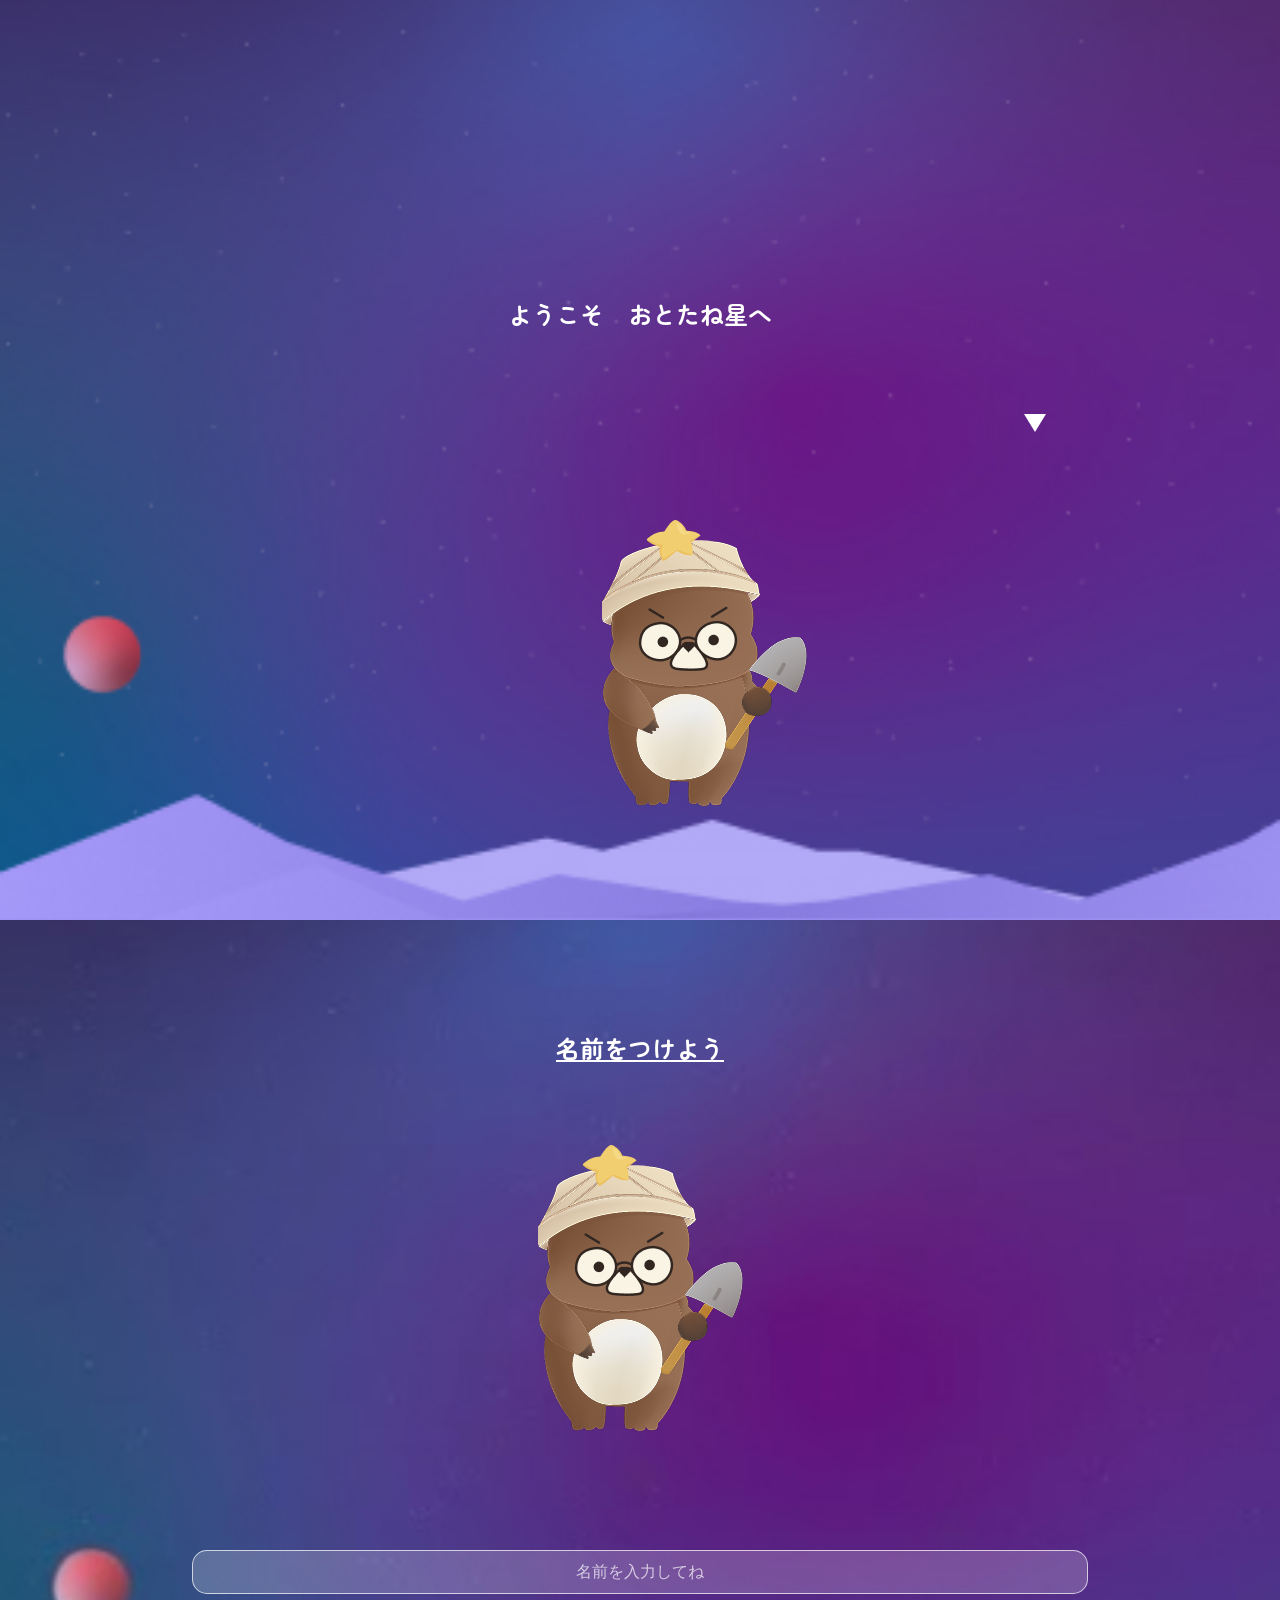
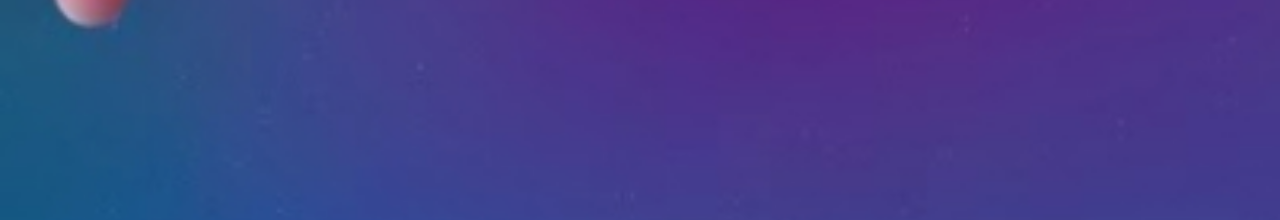
==== guide_home.html @ 2771a44b "ガイド画面" ====
<!DOCTYPE html>
<html lang="ja">
<head>
    <meta charset="UTF-8">
    <meta name="viewport" content="width=device-width, initial-scale=1.0">
    <link rel="preconnect" href="https://fonts.googleapis.com">
    <link rel="preconnect" href="https://fonts.gstatic.com" crossorigin>
    <link href="https://fonts.googleapis.com/css2?family=Kiwi+Maru&family=Klee+One&family=Zen+Maru+Gothic&display=swap" rel="stylesheet">
    <link rel="stylesheet" href="css/guide_home.css">
    <title>ガイドページ</title>
</head>

<body onclick="nextPage()">
    <!-- 1ページ目 -->
    <section id="page1" class="page active next">
        <h1>ようこそ　おとたね星へ</h1>
        <div class="guide_character">
            <img src="./img/guide_character.png" alt="ガイドキャラクター">
        </div>
        <div class="triangle"></div>
    </section>

    <!-- 2ページ目 -->
    <section id="page2" class="page next">
        <h2>ここには、音楽で育つ<br>ふしぎな畑があるんだ</h2>
        <div class="guide_character">
            <img src="./img/guide_character.png" alt="ガイドキャラクター">
        </div>
        <div class="triangle"></div>
    </section>

    <!-- 3ページ目 -->
    <section id="page3" class="page next">
        <h2>まずは、君のパートナーになる<br>卵を選んでみよう！</h2>
        <div class="guide_character">
            <img src="./img/guide_character.png" alt="ガイドキャラクター">
        </div>
        <div class="triangle"></div>
    </section>

    <!-- 4ページ目 -->
    <section id="page4" class="page">
        <h3>卵を1つ選んでね!</h3>
        <div class="egg_wrap">
            <img src="/img/green_egg.png" alt="緑の卵" class="egg">
            <img src="./img/blue_egg.png" alt="青の卵" class="egg">
            <img src="./img/yellow_egg.png" alt="黄色の卵" class="egg">
        </div>
        <button class="decision_btn">決定</button>
    </section>

    <!-- 5ページ目 卵から出てくる動画入れる -->
    <section id="page5" class="page">
        <img src="./img/egg.png" alt="卵アニメーション">
    </section>

    <!-- 6ページ目 -->
    <section id="page6" class="page active">
        <h2>名前をつけよう</h2>
        <div class="main_character">
            <img src="./img/guide_character.png" alt="メインキャラクター">
        </div>
        <input type="text" id="character_name" placeholder="名前を入力してね">
        <button class="decision_btn" id="name_decision">決定</button>
    </section>

    <!-- 7ページ目 -->
    <section id="page7" class="page" onclick="nextPage()">
        <div class="coin_display">
            <img src="./img/coin_icon.png" alt="コインアイコン">
            <span class="coin_amount">100</span>
        </div>
        <h2><span id="display_name"></span>!いい名前だね！<br>気に入ったよ！</h2>
        <div class="main_character">
            <img src="./img/guide_character.png" alt="メインキャラクター">
        </div>
        <div class="triangle"></div>
    </section>

    <!-- 8ページ目 -->
    <section id="page8" class="page">
        <div class="coin_display">
            <img src="./img/coin_icon.png" alt="コインアイコン">
            <span class="coin_amount">100</span>
        </div>
        <h2>一緒にこの星を探検しよう！<br>ここを案内するよ！</h2>
        <div class="main_character">
            <img src="./img/guide_character.png" alt="メインキャラクター">
        </div>
        <div class="triangle"></div>
    </section>
    <script src="js/guide_home.js"></script>
</body>
</html>
---- css/guide_home.css ----
html,body{
    margin: 0;
    width: 100%;
    height: 100%;
    font-family: "Zen Maru Gothic",sans-serif;
    color: #FFF;
}
.page{
    display: none;
    width: 100%;
    height: 100%;
    text-align: center;
    padding-top: 20px;
    background-repeat: no-repeat;
    background-position: center,center;
    background-size: cover;
}
.page.active{
    display: block;
}
#page2.active{
    display: flex;
}
#page1,#page2,#page3,#page7,#page8{
    background-image: url(../img/guide_background.jpg);
}
#page4,#page5,#page6{
    background-image: url(../img/egg_select_background.jpg);
}


/* 1ページ目 */
#page1{
    position: relative;
    width: 100%;
    height: 100%;
}
.guide_character{
    position: absolute;
    width: 320px;
    height: 400px;
    left: 55%;
    bottom: 0%;
    transform: translateX(-50%);
}
.guide_character img{
    object-fit: contain;
}
h1{
    width: 100%;
    font-size: 24px;
    position: absolute;
    top: 30%;
    left: 50%;
    transform: translateX(-50%);
    text-align: center;
}
@keyframes blinking{
    0% {opacity: 0;}
    100% {opacity: 1;}
}
.triangle{
    width: 0;
    height: 0;
    border-top: 18px solid #FFF ;
    border-left: 11.5px solid transparent;
    border-right: 11.5px solid transparent;
    position: absolute;
    top: 45%;
    left: 80%;
    animation: blinking 0.5s ease-in-out infinite alternate;
}

/* 2ページ目 */
#page2{
    position: relative;
    width: 100%;
    height: 100%;
}
h2{
    width: 100%;
    font-size: 24px;
    position: absolute;
    top: 30%;
    left: 50%;
    transform: translateX(-50%);
    text-align: center;
}

/* 3ページ目 */
#page3{
    position: relative;
    width: 100%;
    height: 100%;
}

/* 4ページ目 */
#page4{
    position: relative;
}
#page4.active{
    display: block;
}
h3{
    font-size: 20px;
}
.egg_wrap{
    width: 320px;
    max-width: 100%;
    display: grid;
    grid-template-columns:repeat(2,1fr);
    grid-template-rows: 160px 160px;
    justify-items: center;
    align-items: center;
    position: absolute;
    top: 50%;
    left: 50%;
    transform: translate(-50%,-50%);
}
.egg_wrap img:nth-child(1){
    grid-column: 1/3;
    grid-row: 1;
}
.egg_wrap img:nth-child(2){
    grid-column: 1;
    grid-row: 2;
}
.egg_wrap img:nth-child(3){
    grid-column: 2;
    grid-row: 2;
}
.decision_btn{
    display: none;
    position: absolute;
    bottom: 10%;
    left: 50%;
    transform: translateX(-50%);
    width: 240px;
    padding: 20px 0;
    background: linear-gradient(90deg,#3AA89F 0%,#45A2EF 100%);
    box-shadow: 0 0 20px 0 rgba(227, 189, 255, 0.50), 0 4px 4px 0 rgba(255, 255, 255, 0.25) inset, 0 4px 4px 0 rgba(0, 0, 0, 0.25);
    border-radius: 40px;
    border: none;
    color: #FFF;
    font-size: 24px;
    cursor: pointer;
} 
.decision_btn.show{
    display: block;
}
.egg.dimmed{
    filter: brightness(0.3);
    transition: filter 0.3s ease;
}

/* 6ページ目 */
#page6{
    position: relative;
    width: 100%;
    height: 100%;
    overflow: hidden;
    box-sizing: border-box;
}
#page6 h2{
    position: absolute;
    top: 10%;
    left: 50%;
    transform: translateX(-50%);
    width: 100%;
    font-size: 24px;
    text-align: center;
    text-decoration: underline;
}
#page6 .main_character{
    position: absolute;
    width: 320px;
    height: 400px;
    top: 25%;
    left: 50%;
    transform: translateX(-50%);
}
.main_character img{
    object-fit: contain;
}
#character_name{
    position: absolute;
    top: 70%;
    left: 50%;
    transform: translateX(-50%);
    width: 70%;
    padding: 12px;
    border: 1px solid rgba(255, 255, 255, 0.7);
    border-radius: 15px;
    background: rgba(255, 255, 255, 0.2);
    color: #FFF;
    font-size: 16px;
    text-align: center;
    box-sizing: border-box;
}
#character_name::placeholder{
    color: rgba(255, 255, 255, 0.7);
}
#page6 .decision_btn{
    display: none;
    position: absolute;
    top: 82%;
    bottom: auto;
    left: 50%;
    transform: translateX(-50%);
}
#page6 .decision_btn.show{
    display: block;
}

/* 7ページ目・8ページ目 */
#page7,
#page8{
    position: relative;
    width: 100%;
    height: 100%;
}
#page7 .main_character,
#page8 .main_character{
    position: absolute;
    width: 320px;
    height: 400px;
    left: 55%;
    bottom: 0%;
    transform: translateX(-50%);
}
#page7 .main_character img,
#page8 .main_character img{
    object-fit: contain;
}
.coin_display{
    position: absolute;
    top: 4%;
    right: 5%;
    left: auto;
    width: 100px;
    height: 32px;
    background-color: #FFF;
    border-radius: 40px;
    display: flex;
    align-items: center;
    justify-content: center;
    gap: 20px;
    z-index: 10;
}
.coin_amount{
    color: #514B27;
    font-size: 20px;
}
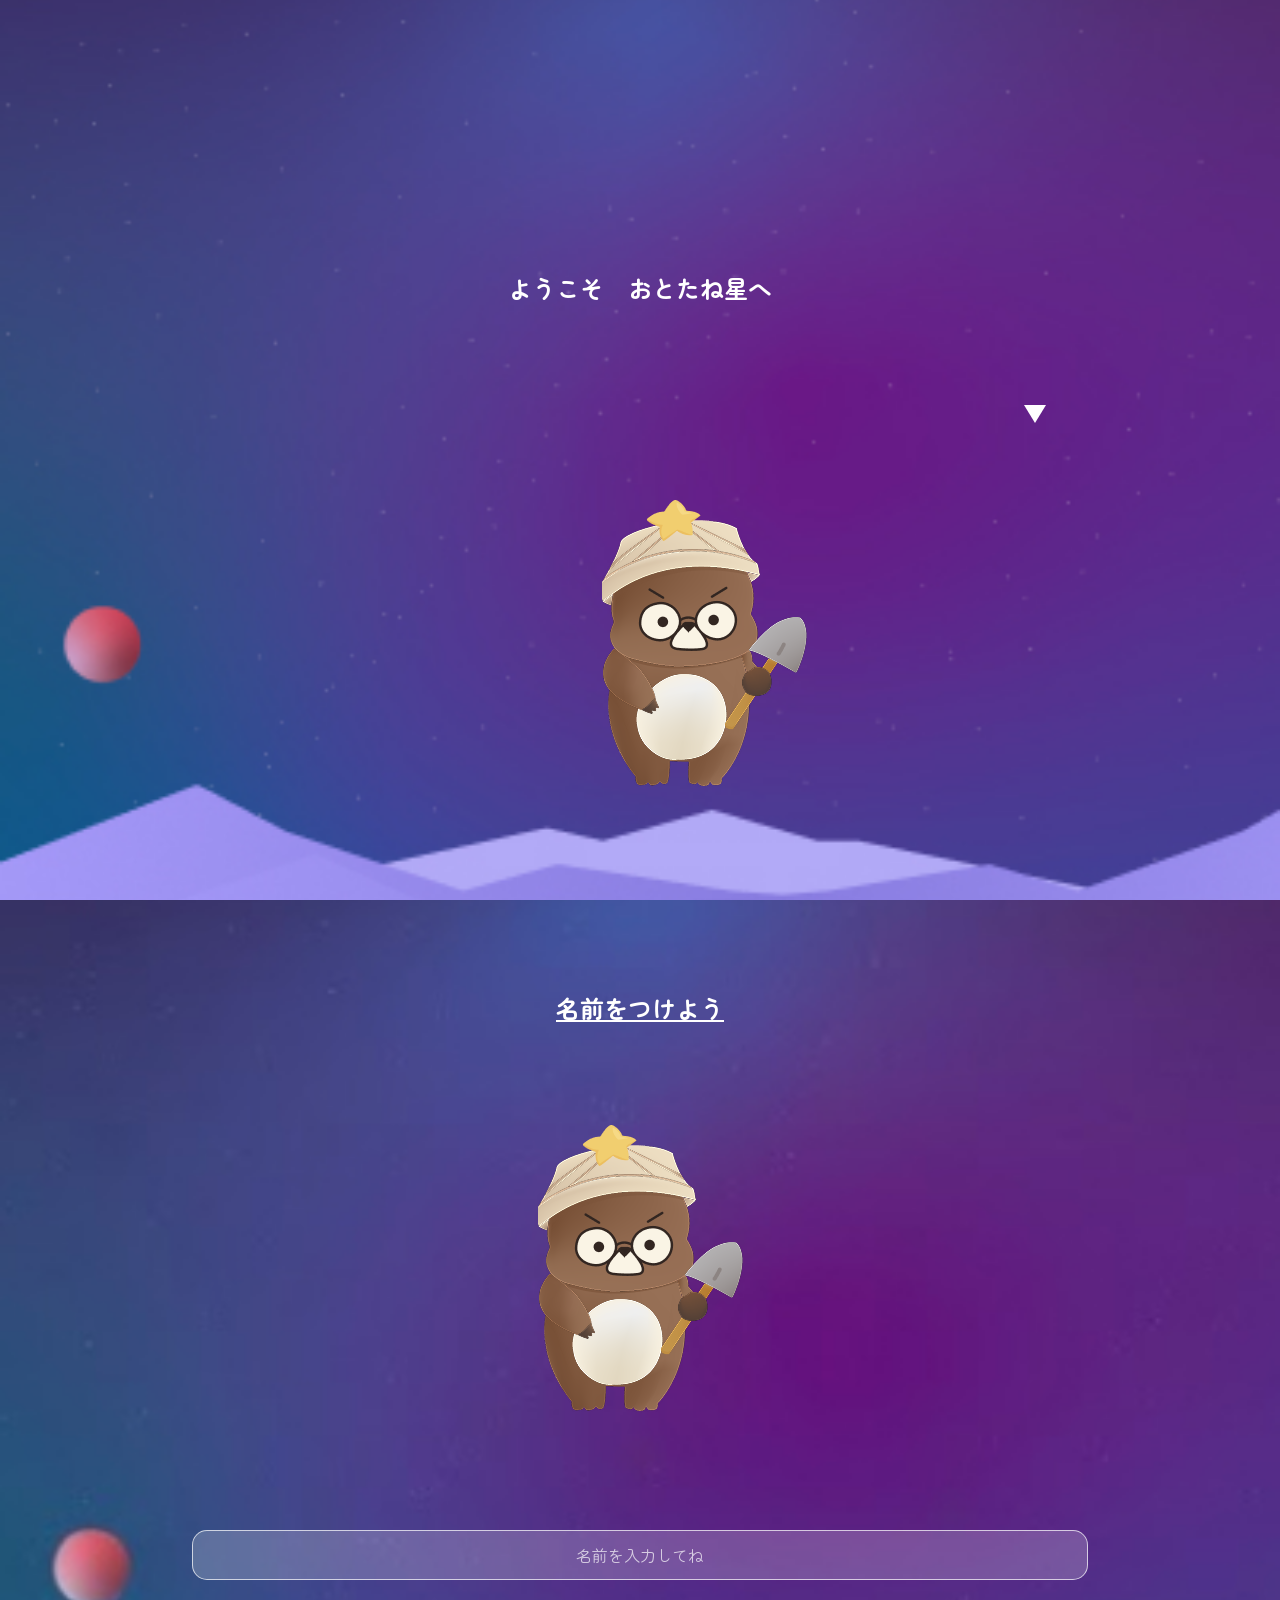
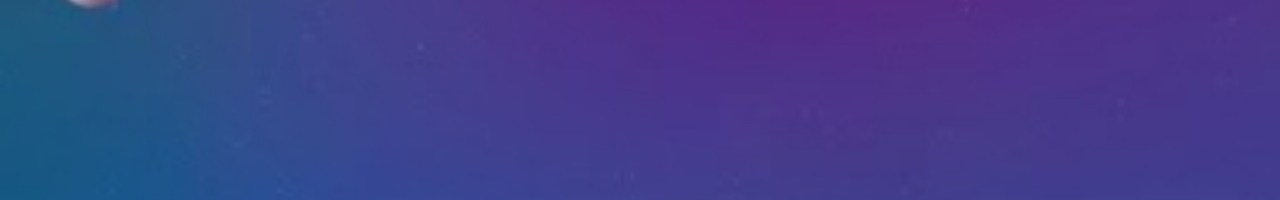
==== commit 979e20ad: "追加　ress.cssファイル追加" ====
--- a/guide_home.html
+++ b/guide_home.html
@@ -6,6 +6,8 @@
     <link rel="preconnect" href="https://fonts.googleapis.com">
     <link rel="preconnect" href="https://fonts.gstatic.com" crossorigin>
     <link href="https://fonts.googleapis.com/css2?family=Kiwi+Maru&family=Klee+One&family=Zen+Maru+Gothic&display=swap" rel="stylesheet">
+
+    <link rel="stylesheet" href="css/ress.css">
     <link rel="stylesheet" href="css/guide_home.css">
     <title>ガイドページ</title>
 </head>
--- a/css/ress.css
+++ b/css/ress.css
@@ -0,0 +1,282 @@
+
+    /* resset.dev • v5.0.2 */
+
+    /* # =================================================================
+    # Global selectors
+    # ================================================================= */
+
+    html {
+    box-sizing: border-box;
+    -webkit-text-size-adjust: 100%; /* Prevent adjustments of font size after orientation changes in iOS */
+    word-break: normal;
+    -moz-tab-size: 4;
+    tab-size: 4;
+    }
+
+    *,
+    ::before,
+    ::after {
+    background-repeat: no-repeat; /* Set `background-repeat: no-repeat` to all elements and pseudo elements */
+    box-sizing: inherit;
+    }
+
+    ::before,
+    ::after {
+    text-decoration: inherit; /* Inherit text-decoration and vertical align to ::before and ::after pseudo elements */
+    vertical-align: inherit;
+    }
+
+    * {
+    padding: 0; /* Reset `padding` and `margin` of all elements */
+    margin: 0;
+    }
+
+    /* # =================================================================
+    # General elements
+    # ================================================================= */
+
+    hr {
+    overflow: visible; /* Show the overflow in Edge and IE */
+    height: 0; /* Add the correct box sizing in Firefox */
+    color: inherit; /* Correct border color in Firefox. */
+    }
+
+    details,
+    main {
+    display: block; /* Render the `main` element consistently in IE. */
+    }
+
+    summary {
+    display: list-item; /* Add the correct display in all browsers */
+    }
+
+    small {
+    font-size: 80%; /* Set font-size to 80% in `small` elements */
+    }
+
+    [hidden] {
+    display: none; /* Add the correct display in IE */
+    }
+
+    abbr[title] {
+    border-bottom: none; /* Remove the bottom border in Chrome 57 */
+    /* Add the correct text decoration in Chrome, Edge, IE, Opera, and Safari */
+    text-decoration: underline;
+    text-decoration: underline dotted;
+    }
+
+    a {
+    background-color: transparent; /* Remove the gray background on active links in IE 10 */
+    }
+
+    a:active,
+    a:hover {
+    outline-width: 0; /* Remove the outline when hovering in all browsers */
+    }
+
+    code,
+    kbd,
+    pre,
+    samp {
+    font-family: monospace, monospace; /* Specify the font family of code elements */
+    }
+
+    pre {
+    font-size: 1em; /* Correct the odd `em` font sizing in all browsers */
+    }
+
+    b,
+    strong {
+    font-weight: bolder; /* Add the correct font weight in Chrome, Edge, and Safari */
+    }
+
+    /* https://gist.github.com/unruthless/413930 */
+    sub,
+    sup {
+    font-size: 75%;
+    line-height: 0;
+    position: relative;
+    vertical-align: baseline;
+    }
+
+    sub {
+    bottom: -0.25em;
+    }
+
+    sup {
+    top: -0.5em;
+    }
+
+    table {
+    border-color: inherit; /* Correct border color in all Chrome, Edge, and Safari. */
+    text-indent: 0; /* Remove text indentation in Chrome, Edge, and Safari */
+    }
+
+    iframe {
+    border-style: none;
+    }
+
+    /* # =================================================================
+    # Forms
+    # ================================================================= */
+
+    input {
+    border-radius: 0;
+    }
+
+    [type='number']::-webkit-inner-spin-button,
+    [type='number']::-webkit-outer-spin-button {
+    height: auto; /* Correct the cursor style of increment and decrement buttons in Chrome */
+    }
+
+    [type='search'] {
+    -webkit-appearance: textfield; /* Correct the odd appearance in Chrome and Safari */
+    outline-offset: -2px; /* Correct the outline style in Safari */
+    }
+
+    [type='search']::-webkit-search-decoration {
+    -webkit-appearance: none; /* Remove the inner padding in Chrome and Safari on macOS */
+    }
+
+    textarea {
+    overflow: auto; /* Internet Explorer 11+ */
+    resize: vertical; /* Specify textarea resizability */
+    }
+
+    button,
+    input,
+    optgroup,
+    select,
+    textarea {
+    font: inherit; /* Specify font inheritance of form elements */
+    }
+
+    optgroup {
+    font-weight: bold; /* Restore the font weight unset by the previous rule */
+    }
+
+    button {
+    overflow: visible; /* Address `overflow` set to `hidden` in IE 8/9/10/11 */
+    }
+
+    button,
+    select {
+    text-transform: none; /* Firefox 40+, Internet Explorer 11- */
+    }
+
+    /* Apply cursor pointer to button elements */
+    button,
+    [type='button'],
+    [type='reset'],
+    [type='submit'],
+    [role='button'] {
+    cursor: pointer;
+    }
+
+    /* Remove inner padding and border in Firefox 4+ */
+    button::-moz-focus-inner,
+    [type='button']::-moz-focus-inner,
+    [type='reset']::-moz-focus-inner,
+    [type='submit']::-moz-focus-inner {
+    border-style: none;
+    padding: 0;
+    }
+
+    /* Replace focus style removed in the border reset above */
+    button:-moz-focusring,
+    [type='button']::-moz-focus-inner,
+    [type='reset']::-moz-focus-inner,
+    [type='submit']::-moz-focus-inner {
+    outline: 1px dotted ButtonText;
+    }
+
+    button,
+    html [type='button'], /* Prevent a WebKit bug where (2) destroys native `audio` and `video`controls in Android 4 */
+    [type='reset'],
+    [type='submit'] {
+    -webkit-appearance: button; /* Correct the inability to style clickable types in iOS */
+    }
+
+    /* Remove the default button styling in all browsers */
+    button,
+    input,
+    select,
+    textarea {
+    background-color: transparent;
+    border-style: none;
+    }
+
+    a:focus,
+    button:focus,
+    input:focus,
+    select:focus,
+    textarea:focus {
+    outline-width: 0;
+    }
+
+    /* Style select like a standard input */
+    select {
+    -moz-appearance: none; /* Firefox 36+ */
+    -webkit-appearance: none; /* Chrome 41+ */
+    }
+
+    select::-ms-expand {
+    display: none; /* Internet Explorer 11+ */
+    }
+
+    select::-ms-value {
+    color: currentColor; /* Internet Explorer 11+ */
+    }
+
+    legend {
+    border: 0; /* Correct `color` not being inherited in IE 8/9/10/11 */
+    color: inherit; /* Correct the color inheritance from `fieldset` elements in IE */
+    display: table; /* Correct the text wrapping in Edge and IE */
+    max-width: 100%; /* Correct the text wrapping in Edge and IE */
+    white-space: normal; /* Correct the text wrapping in Edge and IE */
+    max-width: 100%; /* Correct the text wrapping in Edge 18- and IE */
+    }
+
+    ::-webkit-file-upload-button {
+    /* Correct the inability to style clickable types in iOS and Safari */
+    -webkit-appearance: button;
+    color: inherit;
+    font: inherit; /* Change font properties to `inherit` in Chrome and Safari */
+    }
+
+    /* Replace pointer cursor in disabled elements */
+    [disabled] {
+    cursor: default;
+    }
+
+    /* # =================================================================
+    # Specify media element style
+    # ================================================================= */
+
+    img {
+    border-style: none; /* Remove border when inside `a` element in IE 8/9/10 */
+    }
+
+    /* Add the correct vertical alignment in Chrome, Firefox, and Opera */
+    progress {
+    vertical-align: baseline;
+    }
+
+    /* # =================================================================
+    # Accessibility
+    # ================================================================= */
+
+    /* Specify the progress cursor of updating elements */
+    [aria-busy='true'] {
+    cursor: progress;
+    }
+
+    /* Specify the pointer cursor of trigger elements */
+    [aria-controls] {
+    cursor: pointer;
+    }
+
+    /* Specify the unstyled cursor of disabled, not-editable, or otherwise inoperable elements */
+    [aria-disabled='true'] {
+    cursor: default;
+    }
